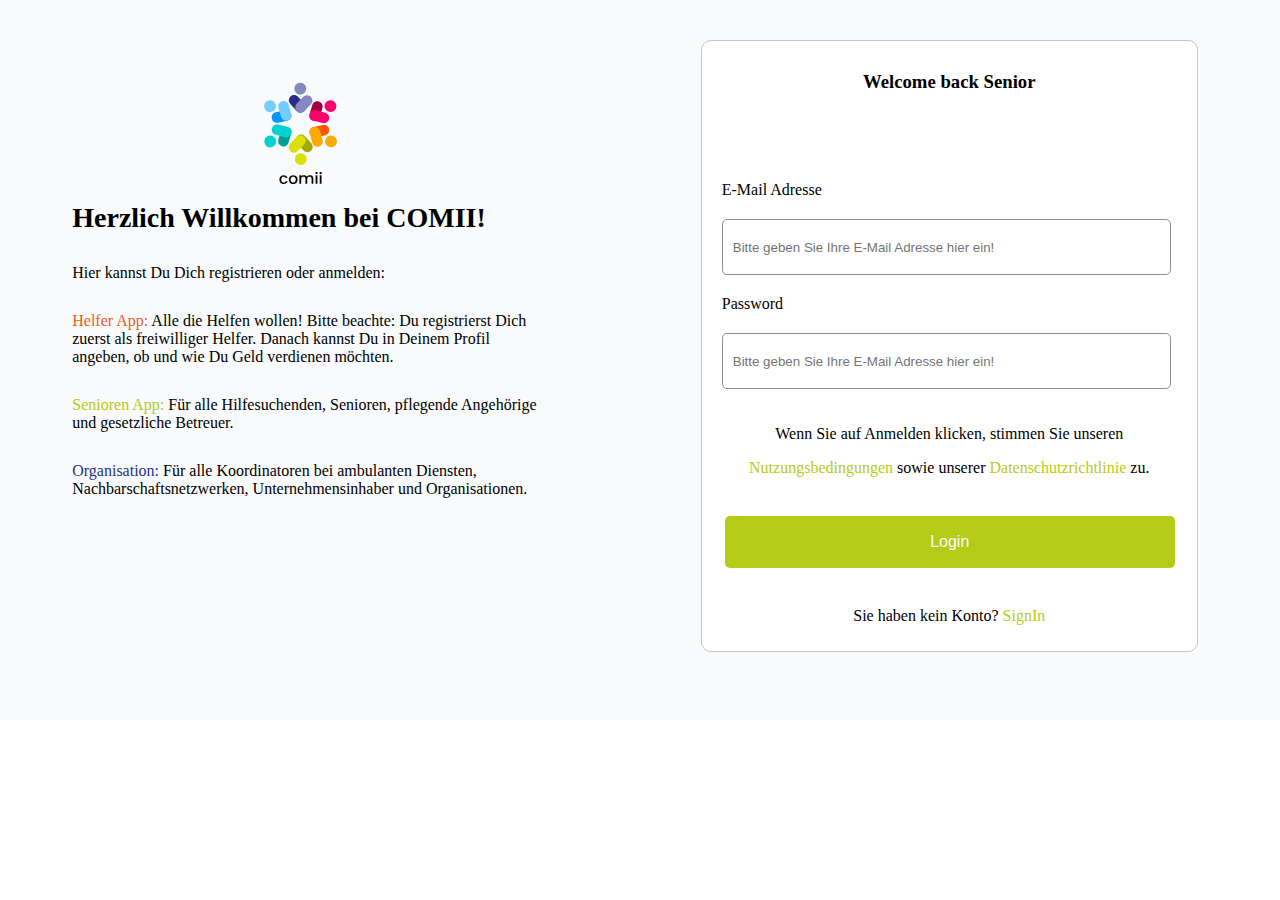
==== index.html @ 6a7dc0c7 "first commit" ====
<!DOCTYPE html>
<html lang="en">
<head>
    <meta charset="UTF-8">
    <meta http-equiv="X-UA-Compatible" content="IE=edge">
    <meta name="viewport" content="width=device-width, initial-scale=1.0">
    <link rel="stylesheet" href="index.css">
    <title>WELKOMMEN</title>
</head>
<body>

    <div class="container">
        <div class="informations">
            <div class="logo">
                <img src="images/logo.svg" alt="">
            </div>

            <div class="text_container">
                <h1>Herzlich Willkommen bei COMII!</h1>
                <p>Hier kannst Du Dich registrieren oder anmelden:</p>
                <p>
                   <span style="color: #EB5C1D;"> Helfer App: </span>Alle die Helfen wollen! Bitte beachte: Du registrierst Dich zuerst als freiwilliger Helfer. Danach kannst Du in Deinem Profil angeben, ob und wie Du Geld verdienen möchten. 
                </p>
                <p>
                    <span style="color: #B6CB17;">Senioren App: </span>Für alle Hilfesuchenden, Senioren, pflegende Angehörige und gesetzliche Betreuer.
                </p>
                <p>
                    <span style="color:#283380">Organisation: </span>Für alle Koordinatoren bei ambulanten Diensten, Nachbarschaftsnetzwerken, Unternehmensinhaber und Organisationen.
                </p>
            </div>
            
        </div>
        <div class="form_login">

            <div class="title_form">
                <h3>Welcome back Senior</h3>
            </div>

            <div class="input">

            <label>E-Mail Adresse</label>
            <input type="text" placeholder="Bitte geben Sie Ihre E-Mail Adresse hier ein!">

            <label>Password</label>
            <input type="text" placeholder="Bitte geben Sie Ihre E-Mail Adresse hier ein!">
            </div>
            
            <p> Wenn Sie auf Anmelden klicken, stimmen Sie unseren  </p>
            <p><span style="color: #B6CB17;">Nutzungsbedingungen </span >sowie unserer <span style="color: #B6CB17;">Datenschutzrichtlinie</span> zu.</p>
            <button>Login</button>
            <p > Sie haben kein Konto? <span style="color: #B6CB17;">SignIn</span></p>
        </div>
        
        
    </div>
    
</body>
</html>
---- index.css ----
body{
    padding: 0;
    margin: 0;
    font-family: Gantari;
}

.logo{
    margin-left: 40%;
}
.container {
    display: flex;
    width: 1280px;
    height: 720px;
    background: #F8FAFB;
    justify-content: space-around;
}

h1{
    font-size: 28px;
}

.informations{
    display: block;
    justify-content: center;
    margin: 30px;
    margin-top: 80px;
}



.form_login{
    width: 495px;
    height: 610px;
    margin: 40px;
    left: 300px;
    border-radius: 10px;
    background: rgb(255, 255, 255);
    border: 1px solid;
    border-color: rgb(202, 198, 193);
    display: block;
}


input{
    width: 435px;
    height: 52px;
    top: 241px;
    left: 698px;
    border-radius: 5px;
    border: 1px;
    gap: 10px;
    margin: 20px;
    border: 1px solid rgb(143, 141, 141);
    padding-left: 10px;

}
.input{
    margin-top: 80px;
}

label {
    margin-left: 20px;
}
.logo {
    width: 77.04px;
    height: 103.35px;
    top: 57.67px;
    left: 267px;
}

.text_container{
    width: 474px;
    height: 286px;
    top: 282px;
    left: 65px;

}
.text_container p {
    margin-top: 30px;
}

button {
    width:450px;
    height: 52px;
    padding: 15px, 201px, 15px, 201px;
    border-radius: 5px;
    gap: 10px;
    margin: 23px;
    background: #B6CB17;
    border: none;
    color: #F8FAFB;
    font-size: 1rem;
    cursor: pointer;
}

button:hover{
    background-color: rgb(255, 115, 0);
}

.form_login p{
   text-align: center;
   
}


.title_form{
    margin-top: 20px;
    height: 30px;
    width: 100%;
}

.title_form h3{
    margin-top: 30px;
    text-align: center;
}
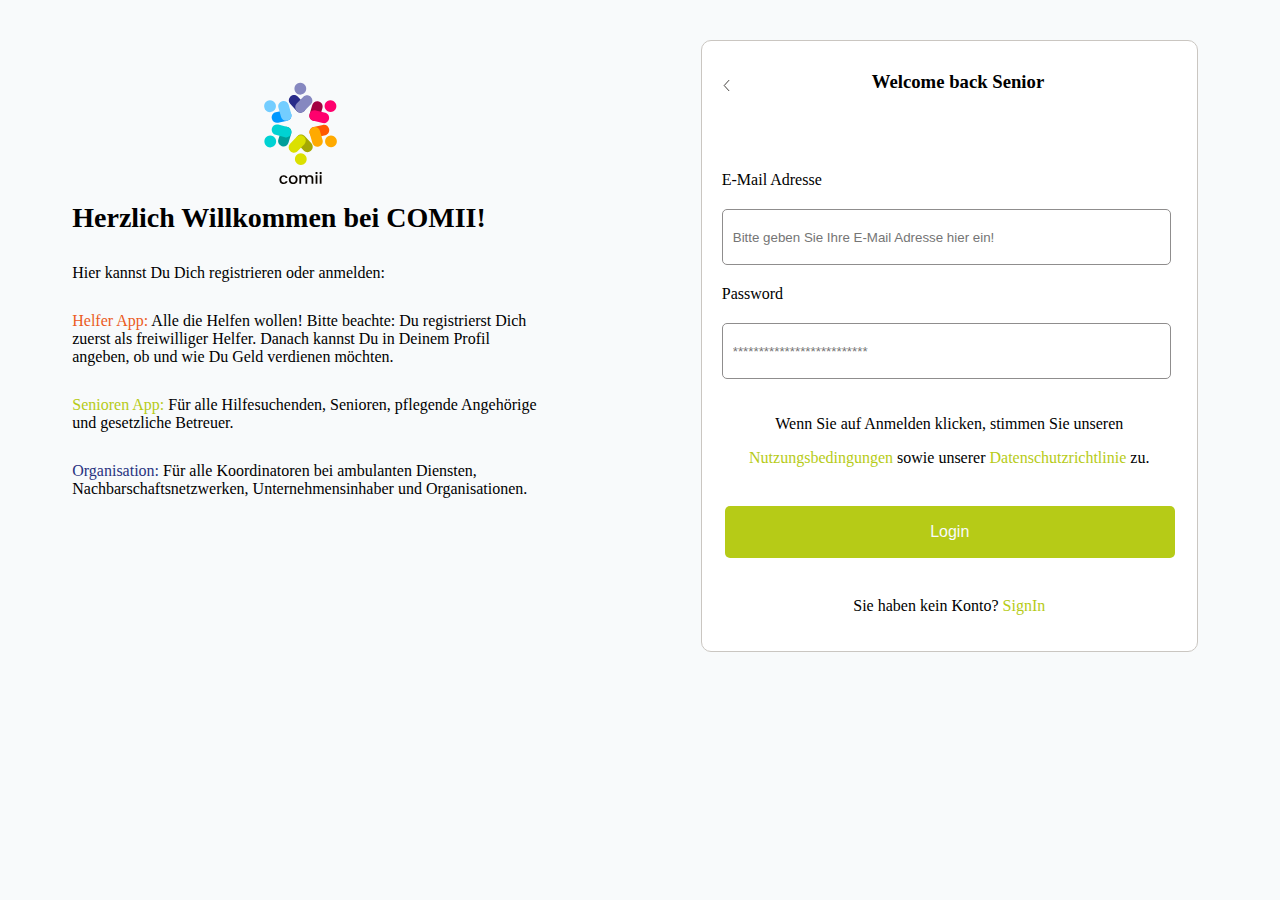
==== commit b11f8abc: "Responsivite" ====
--- a/index.html
+++ b/index.html
@@ -33,26 +33,26 @@
         <div class="form_login">
 
             <div class="title_form">
-                <h3>Welcome back Senior</h3>
+                <img src="images/Arrow.svg" alt="cliquer">
+                <h3 id="message">Welcome back Senior</h3>
             </div>
-
             <div class="input">
 
             <label>E-Mail Adresse</label>
-            <input type="text" placeholder="Bitte geben Sie Ihre E-Mail Adresse hier ein!">
+            <input type="text" id="email" placeholder="Bitte geben Sie Ihre E-Mail Adresse hier ein!">
 
             <label>Password</label>
-            <input type="text" placeholder="Bitte geben Sie Ihre E-Mail Adresse hier ein!">
+            <input type="password" id="password" placeholder="**************************">
             </div>
             
             <p> Wenn Sie auf Anmelden klicken, stimmen Sie unseren  </p>
             <p><span style="color: #B6CB17;">Nutzungsbedingungen </span >sowie unserer <span style="color: #B6CB17;">Datenschutzrichtlinie</span> zu.</p>
-            <button>Login</button>
+            <button onclick={verifyInputs()} >Login</button>
             <p > Sie haben kein Konto? <span style="color: #B6CB17;">SignIn</span></p>
         </div>
         
         
     </div>
-    
+    <script src="index.js"></script>
 </body>
 </html>--- a/index.css
+++ b/index.css
@@ -2,6 +2,8 @@
     padding: 0;
     margin: 0;
     font-family: Gantari;
+    background: #F8FAFB;
+
 }
 
 .logo{
@@ -107,9 +109,101 @@
     margin-top: 20px;
     height: 30px;
     width: 100%;
+    display: flex;
+}
+
+.title_form img{
+   margin-top: 10px;
+   margin-left: 10px;
+   height: 30px;
 }
 
 .title_form h3{
-    margin-top: 30px;
-    text-align: center;
-}+    margin-left: 130px;
+    margin-top: 10px;
+}
+
+
+
+@media screen and (max-width: 1100px){
+
+    .container {
+        display: block;
+        flex-direction: column;
+        width: 300px;
+        height: 100%;
+    }
+    .logo{
+        width: 77.04px;
+        height: 103.35px;
+        margin-left: 40%;
+    }
+
+    .text_container{
+
+        display: block;
+        text-align: center;
+    }
+
+    .title_form h3{
+        margin-left: 40px;
+        margin-top: 10px;
+    }
+    
+    .form_login{
+       
+        width: 320px;
+        height: 610px;
+        border-radius: 10px;
+        background: rgb(255, 255, 255);
+        border: 1px solid;
+        border-color: rgb(202, 198, 193);
+        display: block;
+        margin-top: 120px;
+        margin-left: 25px;
+
+    }
+
+   
+    input{
+
+        width: 250px;
+        height: 52px;
+        top: 241px;
+        left: 698px;
+        border-radius: 5px;
+        border: 1px;
+        gap: 10px;
+        margin: 20px;
+        border: 1px solid rgb(143, 141, 141);
+        padding-left: 20px;
+        padding-right: 20px;
+        margin-left: 10px;
+    }
+
+    button {
+        width: 290px;
+        height: 52px;
+        padding: 15px, 201px, 15px, 201px;
+        border-radius: 5px;
+        gap: 10px;
+        margin: 15px;
+        background: #B6CB17;
+        border: none;
+        color: #F8FAFB;
+        font-size: 1rem;
+        cursor: pointer;
+        margin-left: 10px;
+    }
+
+    .text_container{
+        width: 290px;
+        height: 400px;
+        top: 282px;
+        left: 65px;
+    
+    }
+    .text_container p {
+        margin-top: 30px;
+    }
+}
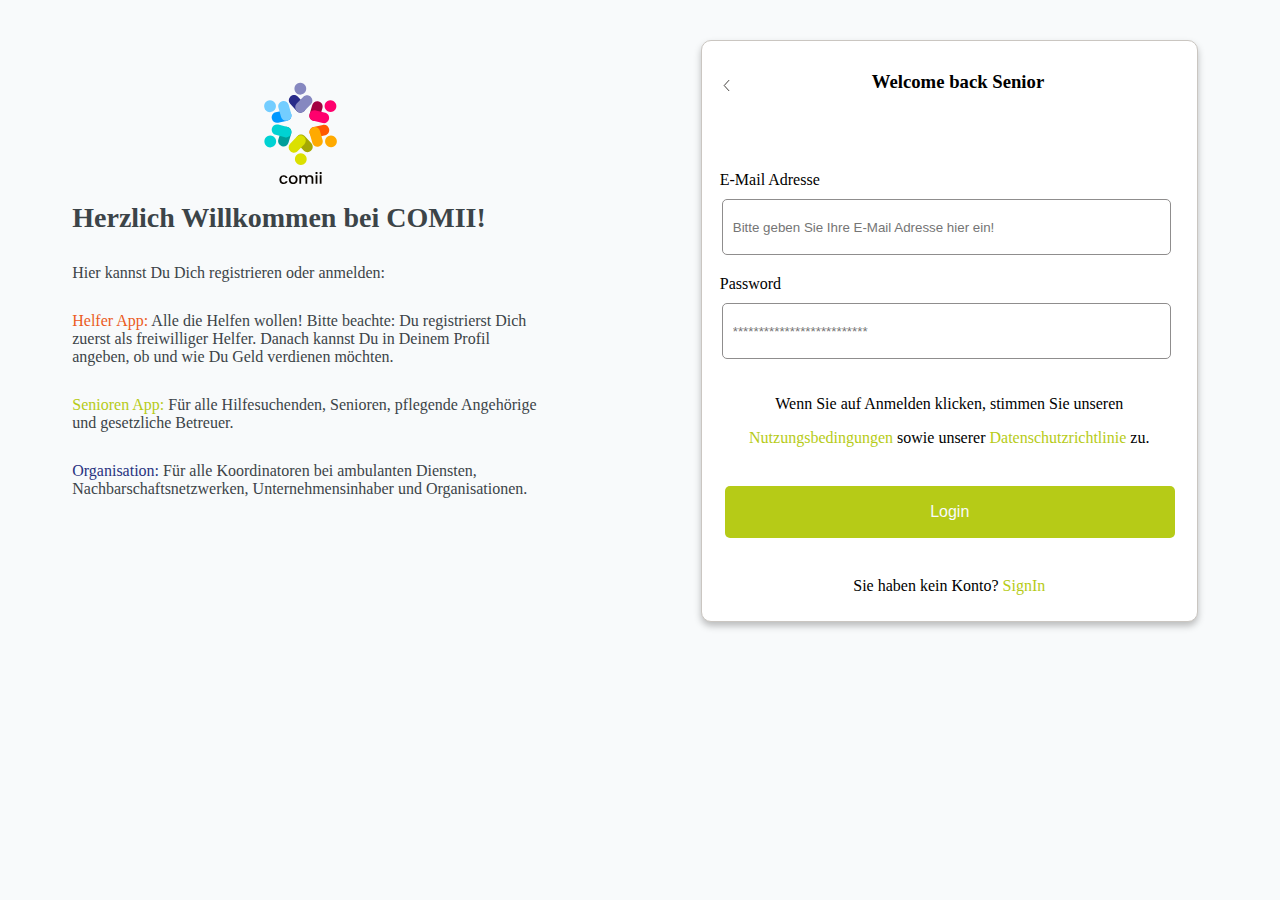
==== commit 9ca3c2ae: "sss" ====
--- a/index.html
+++ b/index.html
@@ -48,7 +48,7 @@
             <p> Wenn Sie auf Anmelden klicken, stimmen Sie unseren  </p>
             <p><span style="color: #B6CB17;">Nutzungsbedingungen </span >sowie unserer <span style="color: #B6CB17;">Datenschutzrichtlinie</span> zu.</p>
             <button onclick={verifyInputs()} >Login</button>
-            <p > Sie haben kein Konto? <span style="color: #B6CB17;">SignIn</span></p>
+            <p > Sie haben kein Konto? <a href="./pages/signI/signI.html" style="color: #B6CB17;">SignIn</a></p>
         </div>
         
         
--- a/index.css
+++ b/index.css
@@ -32,14 +32,16 @@
 
 .form_login{
     width: 495px;
-    height: 610px;
+    height: 580px;
     margin: 40px;
     left: 300px;
     border-radius: 10px;
     background: rgb(255, 255, 255);
     border: 1px solid;
     border-color: rgb(202, 198, 193);
-    display: block;
+    top:5px;
+    box-shadow: 0px 4px 7px 0px rgba(3, 3, 3, 0.25);
+
 }
 
 
@@ -54,6 +56,7 @@
     margin: 20px;
     border: 1px solid rgb(143, 141, 141);
     padding-left: 10px;
+    margin-top: 10px;
 
 }
 .input{
@@ -61,7 +64,8 @@
 }
 
 label {
-    margin-left: 20px;
+    margin-left: 18px;
+    margin-top: -10px;
 }
 .logo {
     width: 77.04px;
@@ -69,12 +73,16 @@
     top: 57.67px;
     left: 267px;
 }
+a{
+    text-decoration: none;
+}
 
 .text_container{
     width: 474px;
     height: 286px;
     top: 282px;
     left: 65px;
+    color: #3C4448;
 
 }
 .text_container p {
@@ -124,8 +132,7 @@
 }
 
 
-
-@media screen and (max-width: 1100px){
+@media screen and (max-width: 480px){
 
     .container {
         display: block;
@@ -149,10 +156,14 @@
         margin-left: 40px;
         margin-top: 10px;
     }
+
+    .informations{
+        margin-left: 48px;
+    }
     
     .form_login{
        
-        width: 320px;
+        width: 300px;
         height: 610px;
         border-radius: 10px;
         background: rgb(255, 255, 255);
@@ -160,9 +171,10 @@
         border-color: rgb(202, 198, 193);
         display: block;
         margin-top: 120px;
-        margin-left: 25px;
-
-    }
+        margin-left: 48px;
+
+    }
+  
 
    
     input{
@@ -176,9 +188,9 @@
         gap: 10px;
         margin: 20px;
         border: 1px solid rgb(143, 141, 141);
-        padding-left: 20px;
+        padding-left: 10px;
         padding-right: 20px;
-        margin-left: 10px;
+        margin-left: 8px;
     }
 
     button {
@@ -187,13 +199,13 @@
         padding: 15px, 201px, 15px, 201px;
         border-radius: 5px;
         gap: 10px;
-        margin: 15px;
         background: #B6CB17;
         border: none;
         color: #F8FAFB;
         font-size: 1rem;
         cursor: pointer;
-        margin-left: 10px;
+        margin-left: 5px;
+        margin-top: auto;
     }
 
     .text_container{
@@ -205,5 +217,63 @@
     }
     .text_container p {
         margin-top: 30px;
-    }
-}
+        
+    }
+    label {
+        margin-left: 18px;
+        margin-top: -10px;
+    }
+}
+
+@media screen and (max-width: 390px){
+    .form_login{
+        margin-left: 37px;
+    }
+    label {
+        margin-left: 18px;
+        margin-top: -10px;
+    }
+
+}
+
+
+
+@media screen and (max-width: 360px){
+    .form_login{
+        margin-left: 20px;
+    }
+    .informations{
+        margin-left: 25px;
+    }
+    label {
+        margin-left: 18px;
+        margin-top: -10px;
+    }
+}
+
+@media screen and (max-width: 393px){
+    .form_login{
+        margin-left: 40px;
+    }
+    .informations{
+        margin-left: 40px;
+    }
+    label {
+        margin-left: 18px;
+        margin-top: -10px;
+    }
+}
+
+@media screen and (max-width: 375px){
+    .form_login{
+        margin-left: 30px;
+    }
+    .informations{
+        margin-left: 40px;
+    }
+    label {
+        margin-left: 18px;
+        margin-top: -10px;
+    }
+}
+
